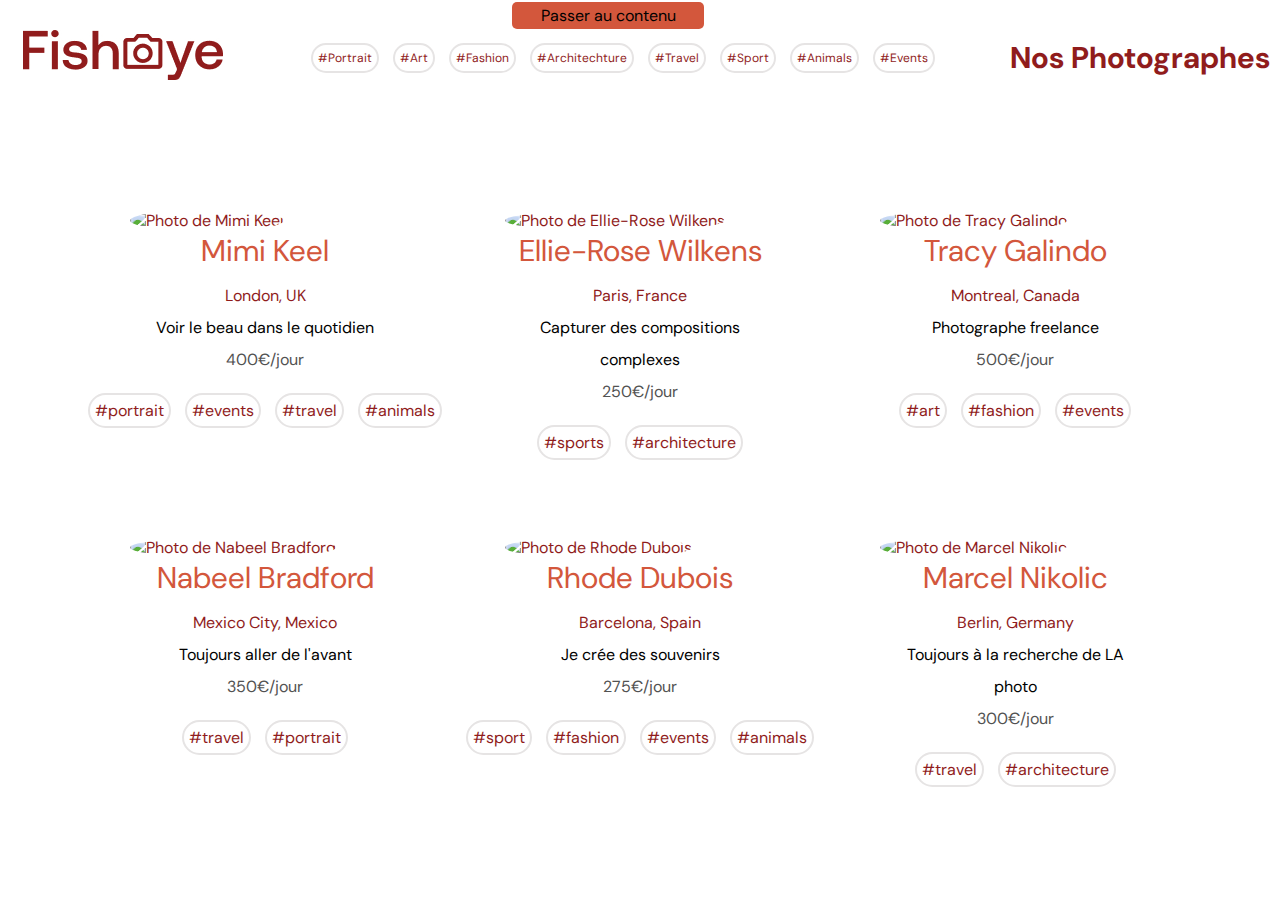
==== index.html @ 5390acd7 "code organization" ====
<!DOCTYPE html>
<html lang="en">
  <head>
    <meta charset="UTF-8" />
    <meta http-equiv="X-UA-Compatible" content="IE=edge" />
    <meta name="viewport" content="width=device-width, initial-scale=1.0" />
    <meta
      name="description"
      content="FishEye Site web de photographes freelances, accessibles aux utilisateurs malvoyants "
    />
    <meta name="author" content="Khalida Begum" />
    <link rel="preconnect" href="https://fonts.googleapis.com" />
    <link rel="preconnect" href="https://fonts.gstatic.com" crossorigin />
    <link
      href="https://fonts.googleapis.com/css2?family=DM+Sans&display=swap"
      rel="stylesheet"
    />
    <link rel="stylesheet" href="./css/main.css" />

    <title>FishEye</title>
  </head>
  <body>
    <a class="contenu" href="#main">Passer au contenu</a>
    <header class="main-header">
      <div class="header">
        <a href="index.html">
          <img src="assets/logo.jpg" alt="FishEye Homepage"
        /></a>
        <h1 class="mobile-title">Nos Photographes</h1>
      </div>
      <nav>
        <ul class="nav-menu" id="nav-menu">
          <!-- TODO : Les tags doivent s'ajouter dynamiquement ici-->
          <span>
            <li><a href="#">#Portrait</a></li></span
          >
          <span
            ><li><a href="#">#Art</a></li></span
          >
          <span>
            <li><a href="#">#Fashion</a></li></span
          >
          <span>
            <li><a href="#">#Architechture</a></li></span
          >
          <span>
            <li><a href="#">#Travel</a></li></span
          >
          <span
            ><li><a href="#">#Sport</a></li></span
          >
          <span
            ><li><a href="#">#Animals</a></li></span
          >
          <span
            ><li><a href="#">#Events</a></li></span
          >
        </ul>
      </nav>
      <h1 class="desktop-title">Nos Photographes</h1>
    </header>
    <main>
      <section>
        <div id="main" class="gallery"></div>
      </section>
    </main>

    <script src="./scripts/main.js" type="module"></script>
  </body>
</html>
---- css/main.css ----
* {
  margin: 0;
  padding: 0;
  box-sizing: border-box;
  font-family: DM Sans;
  color: #901c1c;
}

.contenu {
  display: none;
  text-decoration: none;
}

.header {
  display: flex;
  flex-direction: row;
  justify-content: space-between;
  align-items: center;
  margin: 20px 13px;
}
.desktop-title {
  display: none;
}
.nav-menu {
  display: flex;
  flex-direction: row;
  flex-wrap: wrap;
  justify-content: center;
  align-items: center;
  list-style: none;
  font-size: 14px;
}
.nav-menu a {
  text-decoration: none;
  color: #901c1c;
}
.nav-menu a:hover {
  color: #ffffff;
  background-color: #901c1c;
}
.nav-menu li {
  padding: 5px;
  border: 2px solid #e6e4e4;
  border-radius: 25px;
  margin: 7px;
}
.nav-menu li:hover {
  color: #ffffff;
  background-color: #901c1c;
}

.gallery {
  display: flex;
  flex-direction: column;
  justify-content: space-evenly;
  padding: 60px;
  width: 100%;
}

.vignette {
  margin: 20px 20px 50px 20px;
}
.vignette a {
  text-decoration: none;
}
.vignette a:hover {
  color: #ffffff;
}

.vignette img {
  width: 250px;
  height: 250px;
  border-radius: 50%;
  object-fit: cover;
}
.vignette-link:hover {
  transform: scale(1.1);
  transition: ease-in-out;
}

h2 {
  font-weight: 400;
  font-size: 30px;
  text-align: center;
  color: #d3573c;
}
h1 {
  font-size: 18px;
  text-align: right;
}
.vignette-text {
  text-align: center;
  line-height: 2em;
  margin: 10px;
}
.price {
  color: #525252;
}
.vignette-text p {
  color: #000000;
}

.tags {
  display: flex;
  flex-direction: row;
  justify-content: center;
  align-items: center;
}
.tags a {
  color: #901c1c;
}
.tags li {
  list-style: none;
  padding: 5px;
  border: 2px solid #e6e4e4;
  border-radius: 25px;
  margin: 7px;
}

.tags li:hover {
  background-color: #901c1c;
  color: #ffffff;
}

/*photographer profile page*/
.profile-header {
  position: absolute;
  margin: 10px;
}
.photographer-profile {
  display: flex;
  flex-direction: row;
  justify-content: left;
  margin: 10px;
}
.photographer-profile h1 {
  text-align: left;
  color: #d3573c;
  font-weight: 400;
  font-size: 40px;
  margin-top: 25px;
}
.profile-text {
  color: #d3573c;
  margin-top: 5em;
}
.profile-text p {
  color: #525252;
}
.profile-pic img {
  height: 150px;
  width: 150px;
  border-radius: 50%;
  object-fit: cover;
  margin-top: 40px;
}
.profile-tags {
  display: flex;
  flex-direction: row;
  justify-content: space-evenly;
  align-items: center;
}

.profile-tags li {
  list-style: none;
  padding: 5px;
  border: 2px solid #e6e4e4;
  border-radius: 25px;
}
.profile-tags li:hover {
  background-color: #901c1c;
}
.profile-tags a {
  text-decoration: none;
  color: #901c1c;
}
.profile-tags a:hover {
  color: #ffffff;
  background-color: #901c1c;
}

/* menu sort by */

.sort-menu label {
  font-size: 16px;
  width: 80px;
}

.dropbtn {
  position: absolute;
  background-color: #901c1c;
  cursor: pointer;
  color: #ffffff;
  font-size: 16px;
  margin-left: 45px;
  border: none;
}
.dropbtn:hover,
.dropbtn:focus {
  background-color: #ddd;
}
/* hidden par default*/

.sort-menu {
  position: relative;
  display: inline-block;
}

.sort-content {
  display: none;
  position: absolute;
  top: 0;
  margin-left: 7em;
  background-color: #901c1c;
  min-width: 160px;
  z-index: 1;
}
.sort-popularity,
.sort-date,
.sort-title {
  width: 90%;
  background-color: #901c1c;
  padding: 10px 10px;
  color: #ffffff;
  display: block;
  margin: 6px;
  border: none;
  border-bottom: solid 2px #ffffff;
  cursor: pointer;
}
.dropbtn {
  padding: 0;
  left: 54%;
  margin-top: 15px;
  max-width: 3px;
  max-height: 3px;
}

.sort-content a:hover {
  background-color: #ddd;
}
.close-menu {
  margin-left: 30px;
  color: #000000;
  cursor: pointer;
}

/* portfolio*/

#portfolio {
  display: flex;
  flex-direction: column;
  justify-content: center;
  align-items: center;
  margin-top: 30px;
}
.portfolio-pics {
  position: relative;
  margin: 20px 20px 0px 20px;
  width: 90%;
}
.portfolio-pics img {
  width: 100%;
  height: 200px;
  border-radius: 5px;
  object-fit: cover;
}
.portfolio-pics video {
  width: 100%;
  height: 200px;
  border-radius: 5px;
  object-fit: cover;
}
.portfolio-text {
  margin-top: 15px;
  display: flex;
  justify-content: space-between;
}
.portfolio-text a {
  text-decoration: none;
}

.portfolio-likes {
  margin-right: 0;
  cursor: pointer;
}

.title {
  cursor: pointer;
}

/* lightbox*/
.lightbox {
  display: none;
  position: fixed;
  top: 0;
  left: 0;
  width: 100%;
  height: 100%;
  background-color: #ffffff;
  z-index: 1;
  overflow: auto;
}

#nav-left,
#nav-right {
  font-size: 30px;
  position: fixed;
  top: 50%;
  transition: 0.3s;
  z-index: 11;
  cursor: pointer;
  border: none;
}
#nav-left {
  left: 40px;
}
#nav-right {
  right: 40px;
}

.lightbox-close {
  position: absolute;
  right: 25px;
  top: 40px;
  width: 35px;
  height: 35px;
  opacity: 1;
  cursor: pointer;
  z-index: 12;
}

.lightbox-close:before,
.lightbox-close:after {
  position: absolute;
  left: 15px;
  content: " ";
  height: 40px;
  width: 6px;
  background-color: #901c1c;
}
.lightbox-close:before {
  transform: rotate(45deg);
}
.lightbox-close:after {
  transform: rotate(-45deg);
}

.lightbox-container img {
  width: 100%;
  object-fit: cover;
}
.lightbox-container {
  display: flex;
  align-items: center;
  justify-content: center;
  margin-left: 75px;
  margin-right: 75px;
  min-height: 100vh;
  cursor: pointer;
}

/*modal*/

.btn-contact {
  position: fixed;
  background-color: #901c1c;
  color: #ffffff;
  margin: 10px;
  height: 40px;
  width: 150px;
  left: 28%;
  border-radius: 10px;
  font-size: 18px;
  font-weight: bold;
  border: 0;
  cursor: pointer;
}
.btn-contact:hover {
  background-color: #d3573c;
  color: #000000;
}
.background {
  display: none;
  position: fixed;
  z-index: 1;
  left: 0;
  top: 0;
  height: 100%;
  width: 100%;
}
.content {
  width: 100%;
  height: 100vh;
  animation-name: modalopen;
  background: #d3573c;
  position: relative;
  color: #fff;
  padding-top: 10px;
}
.contact {
  margin: 10px;
  color: #000000;
  font-size: 20px;
}

.modal-body {
  padding: 15px 8%;
  margin: 15px auto;
}
.formdata {
  margin-top: 15px;
}
label {
  color: #000000;
  font-size: 20px;
}
input {
  padding: 8px;
  height: 3em;
  width: 100%;
  border: none;
  border-radius: 5px;
}
#message {
  height: 150px;
  width: 100%;
}
.button-send {
  margin-top: 50px;
  background-color: #901c1c;
  color: #ffffff;
  font-size: 23px;
  width: 150px;
  border: none;
  border-radius: 5px;
}
.text-control {
  margin: 0;
  padding: 8px;
  width: 100%;
  border-radius: 10px;
}
.close {
  position: absolute;
  right: 15px;
  top: 15px;
  width: 32px;
  height: 32px;
  opacity: 1;
  cursor: pointer;
  transform: scale(0.7);
}

.close:before,
.close:after {
  position: absolute;
  left: 15px;
  content: " ";
  height: 33px;
  width: 3px;
  background-color: #fff;
}
.close:before {
  transform: rotate(45deg);
}
.close:after {
  transform: rotate(-45deg);
}

@media screen and (min-width: 991px) {
  .photographer-info {
    display: flex;
    flex-direction: row;
    flex-wrap: wrap;
    align-items: center;
    margin: 15px;
    padding: 20px;
    background-color: #fafafa;
  }
  .contenu {
    position: fixed;
    display: block;
    text-align: center;
    background-color: #d3573c;
    width: 15%;
    color: #000000;
    margin: -8px 40%;
    padding: 3px;
    border-radius: 5px;
  }
  .contenu:hover {
    transform: scale(1.2);
  }

  .main-header {
    display: flex;
    flex-direction: row;
    align-items: center;
    justify-content: space-between;
    margin: 10px;
  }
  h1 {
    font-size: 30px;
  }
  .mobile-title {
    display: none;
  }
  .desktop-title {
    display: inline;
  }

  .nav-menu {
    font-size: 12px;
    justify-content: center;
    align-items: center;
    margin: 15px;
    padding: 10px;
  }
  .gallery {
    display: flex;
    flex-direction: row;
    flex-wrap: wrap;
    width: 100%;
  }
  .vignette {
    width: 300px;
    margin: 20px;
    padding: 15px;
  }
  #portfolio {
    display: flex;
    flex-direction: row;
    flex-wrap: wrap;
    justify-content: space-evenly;
    align-items: center;
  }
  .portfolio-pics {
    width: 350px;
    margin: 20px;
    padding: 15px;
  }
  .portfolio-pics img {
    height: 250px;
  }
  .portfolio-pics video {
    height: 250px;
  }

  .photographer-profile {
    justify-content: space-between;
    width: 100%;
  }
  .profile-header {
    top: 0;
    left: 0;
    margin: 20px;
  }
  .profile-pic img {
    height: 200px;
    width: 200px;
  }
  .profile-text {
    line-height: 2.5em;
  }
  .tags {
    color: green;
  }

  .btn-contact {
    position: absolute;
    height: 60px;
    width: 150px;
    left: 30%;
  }
  .background {
    background-color: rgba(194, 190, 190, 0.322);
    overflow: overlay;
  }
  .content {
    margin: 10% auto;
    max-height: 92%;
    max-width: 40%;
    border-radius: 10px;
  }
  .lightbox-container img {
    width: 50em;
    height: 600px;
    object-fit: cover;
  }
}
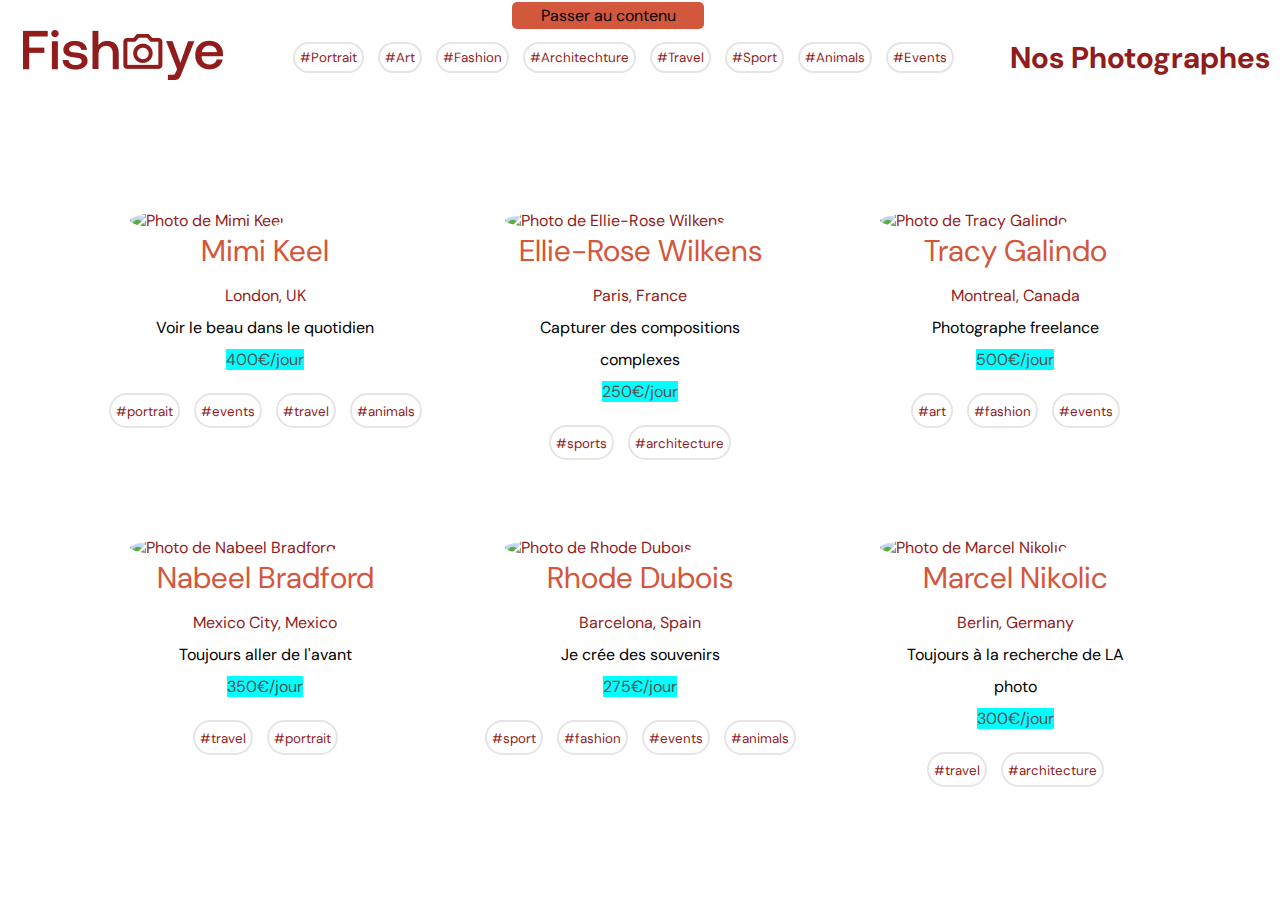
==== commit e56b2a3e: "tag filter update" ====
--- a/index.html
+++ b/index.html
@@ -31,29 +31,48 @@
       <nav>
         <ul class="nav-menu" id="nav-menu">
           <!-- TODO : Les tags doivent s'ajouter dynamiquement ici-->
+
           <span>
-            <li><a href="#">#Portrait</a></li></span
+            <li>
+              <button class="tag-filter" data-tag="portrait">#Portrait</button>
+            </li></span
           >
           <span
-            ><li><a href="#">#Art</a></li></span
+            ><li>
+              <button class="tag-filter" data-tag="art">#Art</button>
+            </li></span
           >
           <span>
-            <li><a href="#">#Fashion</a></li></span
+            <li>
+              <button class="tag-filter" data-tag="fashion">#Fashion</button>
+            </li></span
           >
           <span>
-            <li><a href="#">#Architechture</a></li></span
+            <li>
+              <button class="tag-filter" data-tag="architecture">
+                #Architechture
+              </button>
+            </li></span
           >
           <span>
-            <li><a href="#">#Travel</a></li></span
+            <li>
+              <button class="tag-filter" data-tag="travel">#Travel</button>
+            </li></span
           >
           <span
-            ><li><a href="#">#Sport</a></li></span
+            ><li>
+              <button class="tag-filter" data-tag="sports">#Sport</button>
+            </li></span
           >
           <span
-            ><li><a href="#">#Animals</a></li></span
+            ><li>
+              <button class="tag-filter" data-tag="animals">#Animals</button>
+            </li></span
           >
           <span
-            ><li><a href="#">#Events</a></li></span
+            ><li>
+              <button class="tag-filter" data-tag="events">#Events</button>
+            </li></span
           >
         </ul>
       </nav>
--- a/css/main.css
+++ b/css/main.css
@@ -34,7 +34,7 @@
   text-decoration: none;
   color: #901c1c;
 }
-.nav-menu a:hover {
+.nav-menu li:hover {
   color: #ffffff;
   background-color: #901c1c;
 }
@@ -44,10 +44,6 @@
   border-radius: 25px;
   margin: 7px;
 }
-.nav-menu li:hover {
-  color: #ffffff;
-  background-color: #901c1c;
-}
 
 .gallery {
   display: flex;
@@ -106,6 +102,7 @@
   justify-content: center;
   align-items: center;
 }
+
 .tags a {
   color: #901c1c;
 }
@@ -121,6 +118,17 @@
   background-color: #901c1c;
   color: #ffffff;
 }
+.price {
+  background-color: aqua;
+}
+.tag-filter {
+  border: none;
+  background-color: transparent;
+}
+.tag-filter:hover {
+  background-color: #901c1c;
+  color: #ffffff;
+}
 
 /*photographer profile page*/
 .profile-header {
@@ -275,14 +283,21 @@
   margin-top: 15px;
   display: flex;
   justify-content: space-between;
+  align-items: center;
 }
 .portfolio-text a {
   text-decoration: none;
 }
 
-.portfolio-likes {
+#portfolio-likes {
   margin-right: 0;
   cursor: pointer;
+}
+.btn-like {
+  border: none;
+  background-color: transparent;
+  margin: 5px;
+  font-size: 18px;
 }
 
 .title {
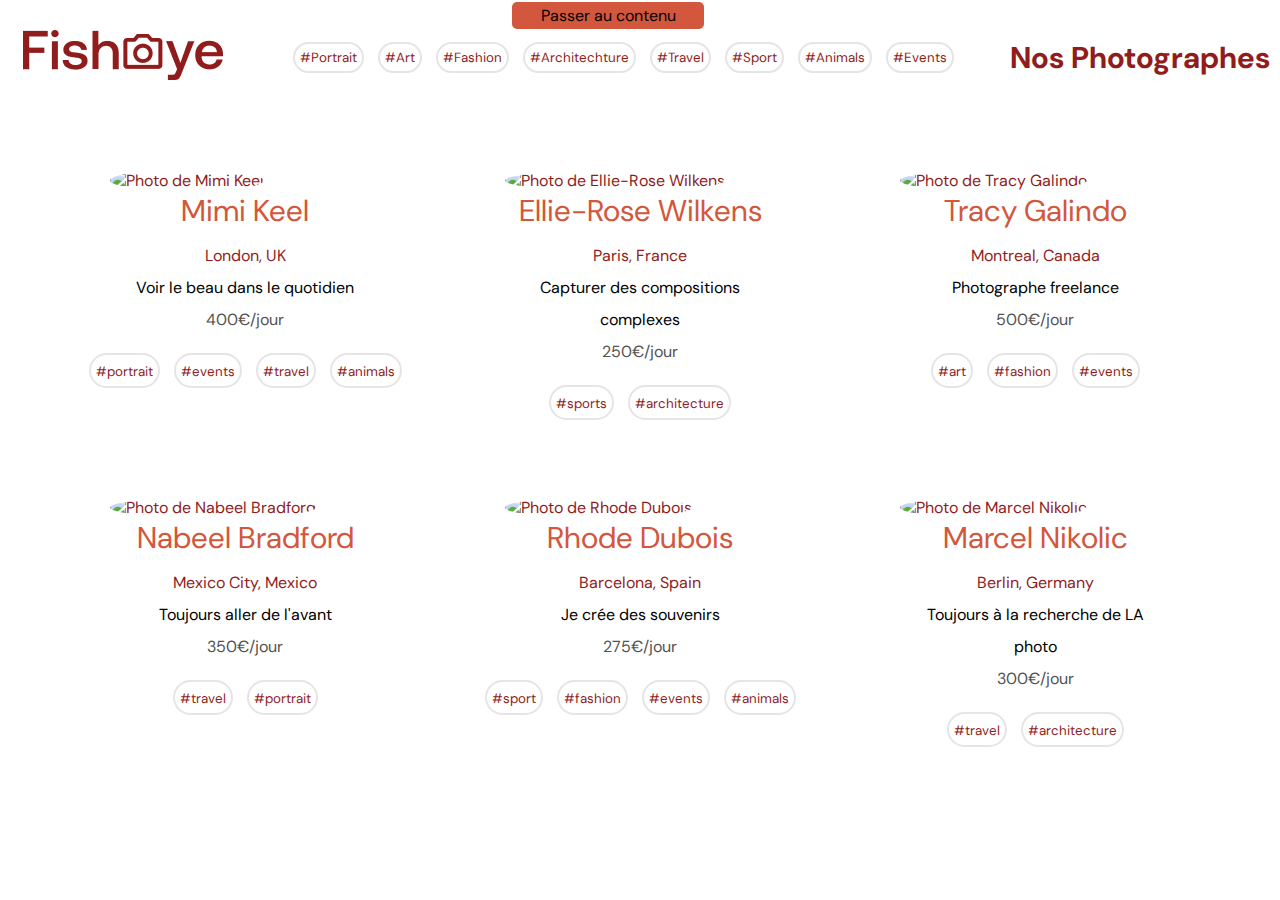
==== commit 947e8684: "update aria labels et css" ====
--- a/index.html
+++ b/index.html
@@ -22,16 +22,14 @@
   <body>
     <a class="contenu" href="#main">Passer au contenu</a>
     <header class="main-header">
-      <div class="header">
+      <div class="header" aria-label="Header logo">
         <a href="index.html">
           <img src="assets/logo.jpg" alt="FishEye Homepage"
         /></a>
         <h1 class="mobile-title">Nos Photographes</h1>
       </div>
       <nav>
-        <ul class="nav-menu" id="nav-menu">
-          <!-- TODO : Les tags doivent s'ajouter dynamiquement ici-->
-
+        <ul class="nav-menu" id="nav-menu" aria-label="Navigation filter photographer by tag">
           <span>
             <li>
               <button class="tag-filter" data-tag="portrait">#Portrait</button>
--- a/css/main.css
+++ b/css/main.css
@@ -118,9 +118,7 @@
   background-color: #901c1c;
   color: #ffffff;
 }
-.price {
-  background-color: aqua;
-}
+
 .tag-filter {
   border: none;
   background-color: transparent;
@@ -379,6 +377,7 @@
 
 .btn-contact {
   position: fixed;
+  z-index:1;
   background-color: #901c1c;
   color: #ffffff;
   margin: 10px;
@@ -416,7 +415,7 @@
 .contact {
   margin: 10px;
   color: #000000;
-  font-size: 20px;
+  font-size: 40px;
 }
 
 .modal-body {
@@ -440,6 +439,10 @@
 #message {
   height: 150px;
   width: 100%;
+}
+.sendbtn {
+  background-color: transparent;
+  border: none;
 }
 .button-send {
   margin-top: 50px;
@@ -481,6 +484,46 @@
 }
 .close:after {
   transform: rotate(-45deg);
+}
+footer {
+  display: none;
+}
+@media screen and (min-width: 599px) {
+  .gallery {
+    display: grid;
+    grid-template-columns: repeat(2, 33%);
+    overflow: scroll;
+    padding: 20px;
+  }
+  #portfolio {
+    display: grid;
+    grid-template-columns: repeat(2, 50%);
+    overflow: scroll;
+  }
+  .btn-contact {
+    z-index: 1;
+    position: absolute;
+    left: 40%;
+  }
+  footer {
+    display: flex;
+    align-items: center;
+    justify-content: space-evenly;
+    color: #000000;
+    background-color: #d3573c;
+    border-radius: 5px;
+    width: 25%;
+    height: 2em;
+    margin-left: 38%;
+    position: absolute;
+  }
+  #total-likes {
+    color: #000000;
+  }
+  #prix {
+    color: #000000;
+    margin-left: 30px;
+  }
 }
 
 @media screen and (min-width: 991px) {
@@ -495,6 +538,7 @@
   }
   .contenu {
     position: fixed;
+    z-index: 1;
     display: block;
     text-align: center;
     background-color: #d3573c;
@@ -503,9 +547,11 @@
     margin: -8px 40%;
     padding: 3px;
     border-radius: 5px;
+    cursor: pointer;
   }
   .contenu:hover {
-    transform: scale(1.2);
+    transform: scale(1.1);
+    display: none;
   }
 
   .main-header {
@@ -586,7 +632,7 @@
     position: absolute;
     height: 60px;
     width: 150px;
-    left: 30%;
+    left: 45%;
   }
   .background {
     background-color: rgba(194, 190, 190, 0.322);
@@ -603,4 +649,25 @@
     height: 600px;
     object-fit: cover;
   }
-}
+
+  footer {
+    display: flex;
+    align-items: center;
+    justify-content: space-around;
+    width: 25%;
+    height: 2em;
+    color: #000000;
+    background-color: #d3573c;
+    margin-left: 75%;
+    position: fixed;
+    border-radius: 5px;
+    bottom: 0px;
+    right: 0px;
+  }
+  #total-likes {
+    color: #000000;
+  }
+  #prix {
+    color: #000000;
+  }
+}
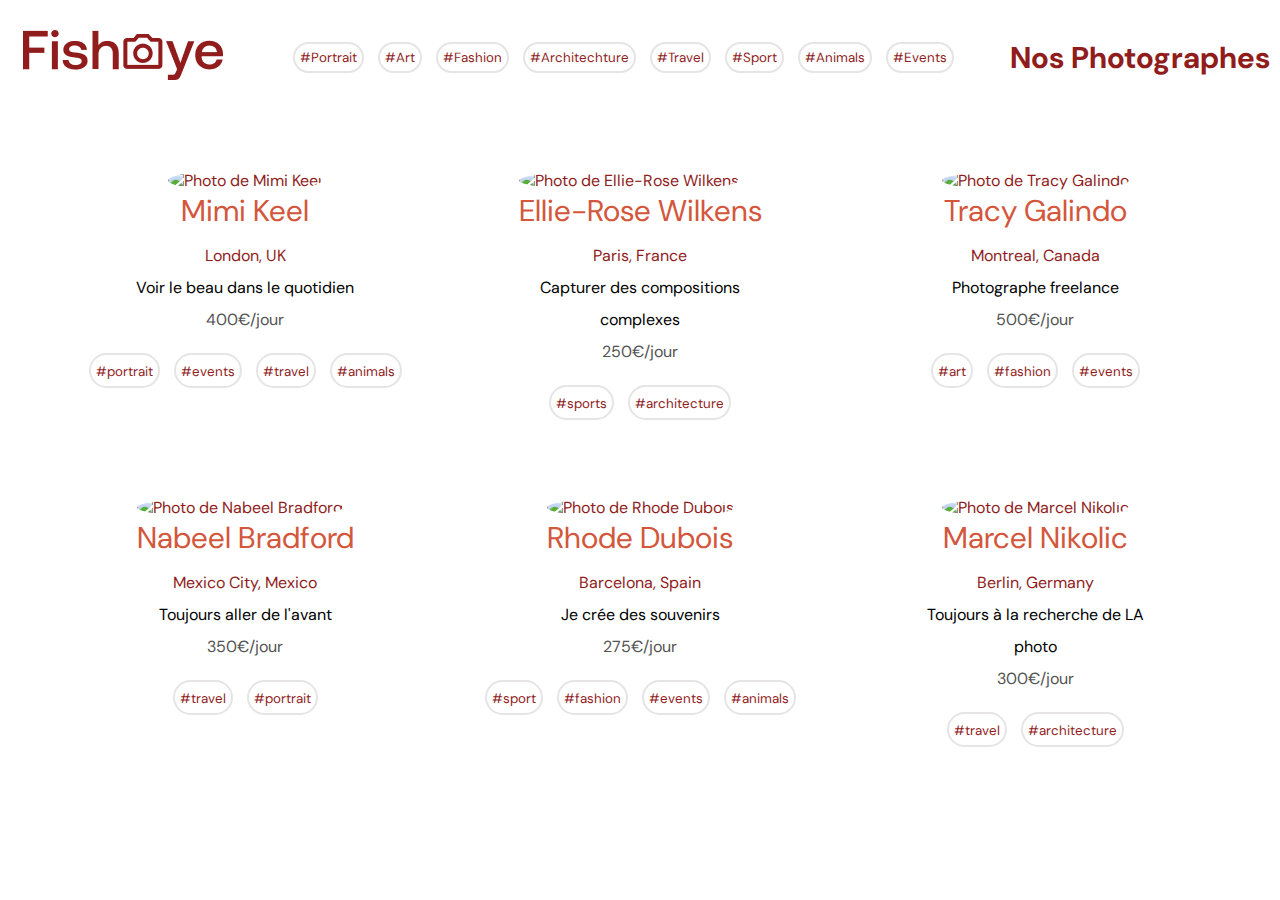
==== commit 1119ab5f: "scroll+ acces update" ====
--- a/index.html
+++ b/index.html
@@ -20,7 +20,7 @@
     <title>FishEye</title>
   </head>
   <body>
-    <a class="contenu" href="#main">Passer au contenu</a>
+    <a id="contenu" href="#main">Passer au contenu</a>
     <header class="main-header">
       <div class="header" aria-label="Header logo">
         <a href="index.html">
--- a/css/main.css
+++ b/css/main.css
@@ -249,6 +249,10 @@
   margin-left: 30px;
   color: #000000;
   cursor: pointer;
+  border: none;
+  background-color: transparent;
+  font-weight: bold;
+  font-size: 14px;
 }
 
 /* portfolio*/
@@ -324,6 +328,7 @@
   z-index: 11;
   cursor: pointer;
   border: none;
+  background-color: transparent;
 }
 #nav-left {
   left: 40px;
@@ -341,6 +346,8 @@
   opacity: 1;
   cursor: pointer;
   z-index: 12;
+  border: none;
+  background-color: transparent;
 }
 
 .lightbox-close:before,
@@ -377,7 +384,7 @@
 
 .btn-contact {
   position: fixed;
-  z-index:1;
+  z-index: 1;
   background-color: #901c1c;
   color: #ffffff;
   margin: 10px;
@@ -445,7 +452,7 @@
   border: none;
 }
 .button-send {
-  margin-top: 50px;
+  margin-top: 10px;
   background-color: #901c1c;
   color: #ffffff;
   font-size: 23px;
@@ -468,6 +475,8 @@
   opacity: 1;
   cursor: pointer;
   transform: scale(0.7);
+  border: none;
+  background-color: transparent;
 }
 
 .close:before,
@@ -489,6 +498,17 @@
   display: none;
 }
 @media screen and (min-width: 599px) {
+  .photographer-profile {
+    display: flex;
+    flex-direction: row;
+    justify-content: space-evenly;
+  }
+  .vignette {
+    display: flex;
+    flex-direction: column;
+    align-items: center;
+    justify-content: center;
+  }
   .gallery {
     display: grid;
     grid-template-columns: repeat(2, 33%);
@@ -536,10 +556,10 @@
     padding: 20px;
     background-color: #fafafa;
   }
-  .contenu {
+  #contenu {
     position: fixed;
     z-index: 1;
-    display: block;
+    display: none;
     text-align: center;
     background-color: #d3573c;
     width: 15%;
@@ -548,10 +568,7 @@
     padding: 3px;
     border-radius: 5px;
     cursor: pointer;
-  }
-  .contenu:hover {
-    transform: scale(1.1);
-    display: none;
+    text-decoration: none;
   }
 
   .main-header {
